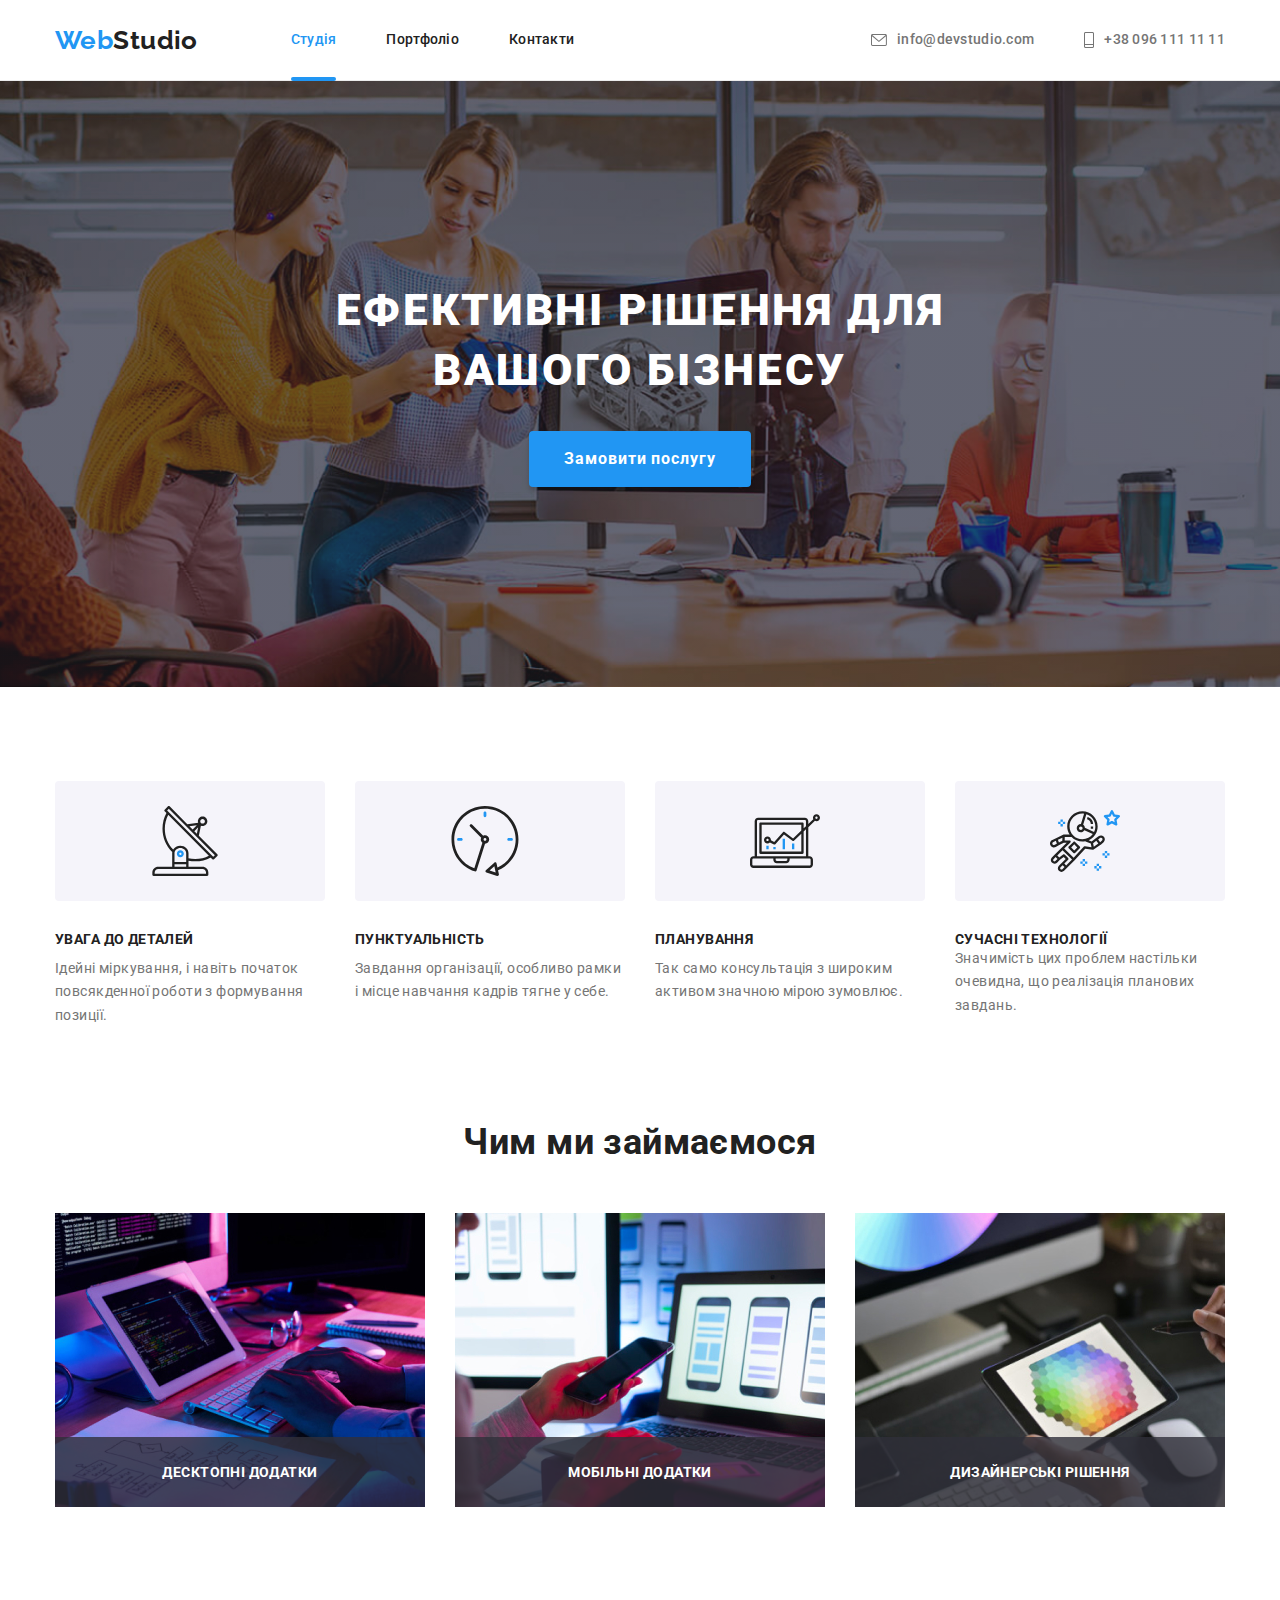
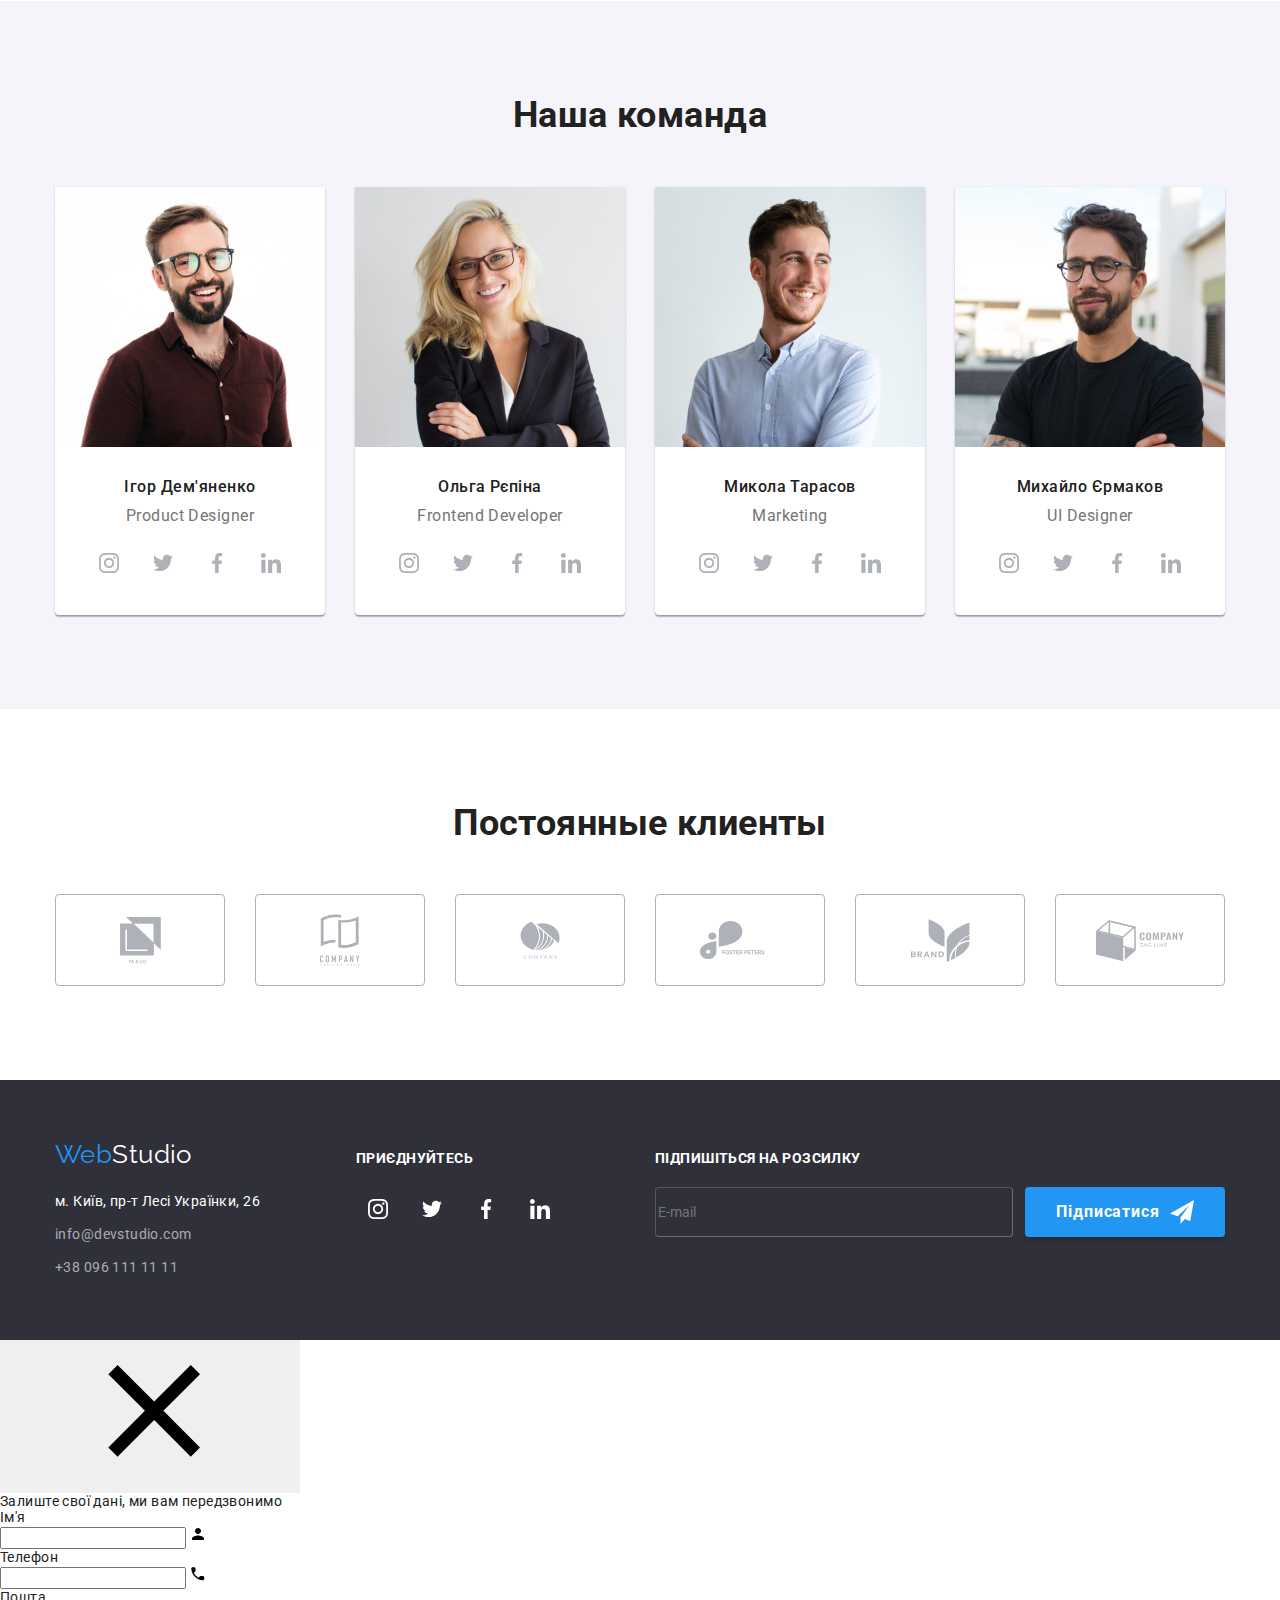
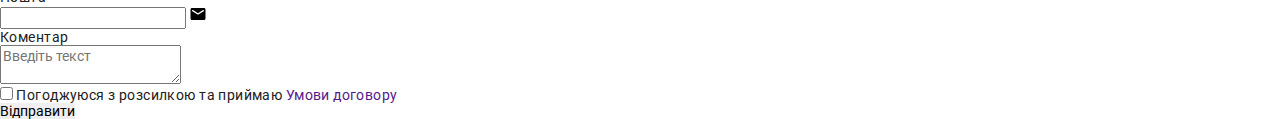
==== index.html @ 38e4e8e2 "sass & bem" ====
<!DOCTYPE html>
<html lang="uk">
  <head>
    <meta charset="UTF-8" />
    <meta http-equiv="X-UA-Compatible" content="IE=edge" />
    <meta name="viewport" content="width=device-width, initial-scale=1.0" />
    <title>HOMEWORK 7</title>
    <link rel="preconnect" href="https://fonts.googleapis.com" />
    <link rel="preconnect" href="https://fonts.gstatic.com" crossorigin />
    <link
      href="https://fonts.googleapis.com/css2?family=Raleway:wght@700&family=Roboto:wght@400;500;700;900&display=swap"
      rel="stylesheet"
    />
    <link
      rel="stylesheet"
      href="https://cdnjs.cloudflare.com/ajax/libs/modern-normalize/1.1.0/modern-normalize.min.css"
    />
    <link rel="stylesheet" href="./css/main.min.css" />
    <link rel="stylesheet" href="./css/styles.css">
  </head>
  <body>
    <!--шапка сайта-->
    <header class="header">
      <div class="container header-container">
        <nav class="header-nav">
          <a href="/" class="header-logo link">
            <span class="logo" lang="en">Web</span>Studio</a
          >
          <ul class="site-nav">
            <li class="contact-list">
              <a href="" class="link-color current">Студія</a>
            </li>
            <li class="contact-list">
              <a href="./portfolio.html" target="_self" class="link-color"
                >Портфоліо</a
              >
            </li>
            <li class="contact-list">
              <a href="" class="link-color">Контакти</a>
            </li>
          </ul>
        </nav>
        <ul class="contact-nav">
          <li class="contact-nav-list">
            <a class="contact-nav-link" href="mailto:info@devstudio.com"
              ><svg class="icon" width="16" height="12">
                <use href="./images/icon.svg#icon-mail"></use></svg
              >info@devstudio.com</a
            >
          </li>
          <li class="contact-nav-list">
            <a class="contact-nav-link" href="tel:+380961111111"
              ><svg class="icon" width="10" height="16">
                <use href="./images/icon.svg#icon-phone"></use></svg
              >+38 096 111 11 11</a
            >
          </li>
        </ul>
      </div>
    </header>

    <main>
      <!--Герой-->
      <section class="section hero-head">
        <div class="container">
          <h1 class="hero-head__title">Ефективні рішення для вашого бізнесу</h1>
          <button class="hero-head__btn" type="button" data-modal-open>
            Замовити послугу
          </button>
        </div>
      </section>

      <!--особливості-->
      <section class="section feature">
        <div class="container">
          <h2 hidden class="visually-hidden">Особливості</h2>
          <ul class="feature-list">
            <li class="feature-list__item">
              <div class="feature-list__icon">
                <svg class="icon" width="70" height="70">
                  <use href="./images/icon.svg#icon-antenna"></use>
                </svg>
              </div>
              <h3 class="feature-list__title">УВАГА ДО ДЕТАЛЕЙ</h3>
              <p class="feature-list__text">
                Ідейні міркування, і навіть початок повсякденної роботи з
                формування позиції.
              </p>
            </li>
            <li class="feature-list__item">
              <div class="feature-list__icon">
                <svg class="icon" width="70" height="70">
                  <use href="./images/icon.svg#icon-clock-1-2"></use>
                </svg>
              </div>
              <h3 class="feature-list__title">ПУНКТУАЛЬНІСТЬ</h3>
              <p class="feature-list__text">
                Завдання організації, особливо рамки і місце навчання кадрів
                тягне у себе.
              </p>
            </li>
            <li class="feature-list__item">
              <div class="feature-list__icon">
                <svg class="icon" width="70" height="70">
                  <use href="./images/icon.svg#icon-diagram"></use>
                </svg>
              </div>
              <h3 class="feature-list__title">ПЛАНУВАННЯ</h3>
              <p class="feature-list__text">
                Так само консультація з широким активом значною мірою зумовлює.
              </p>
            </li>
            <li class="feature-list__item">
              <div class="feature-list__icon">
                <svg class="icon" width="70" height="70">
                  <use href="./images/icon.svg#icon-astronaut"></use>
                </svg>
              </div>
              <h3 class="featur-list__title">СУЧАСНІ ТЕХНОЛОГІЇ</h3>
              <p class="feature-list__text">
                Значимість цих проблем настільки очевидна, що реалізація
                планових завдань.
              </p>
            </li>
          </ul>
        </div>
      </section> 

      <!--чим ми займаємося-->
      <section class="section activities">
        <div class="container">
          <h2 class="activities-title">Чим ми займаємося</h2>
          <ul class="activities-list">
            <li class="activities-list__item">
              <img
                class="activities-list__image"
                src="./images/img1.jpg"
                alt="десктопні додатки"
                width="370"
                height="294"
              />
              <p class="activities-list__text">Десктопні додатки</p>
            </li>
            <li class="activities-list__item">
              <img
                class="activities-list__image"
                src="./images/img2.jpg"
                alt="мобільні додатки"
                width="370"
                height="294"
              />
              <p class="activities-list__text">Мобільні додатки</p>
            </li>
            <li class="activities-list__item">
              <img
                class="activities-list__image"
                src="./images/img3.jpg"
                alt="дизайнерські рішення"
                width="370"
                height="294"
              />
              <p class="activities-list__text">Дизайнерські рішення</p>
            </li>
          </ul>
        </div>
      </section>

      <!--наша команда-->
      <section class="section team">
        <div class="container">
          <h2 class="team-title">Наша команда</h2>
          <ul class="team-list">
            <li class="team-list__item">
              <img
                class="team-list__foto"
                src="./images/team/designer.jpg"
                alt="designer"
                width="270"
                height="260"
              />
              <div class="team-list__content">
                <h3 class="team-list__person">Ігор Дем'яненко</h3>
                <p class="team-list__text" lang="en">Product Designer</p>
                <ul class="networks-list">
                  <li class="networks-list__item">
                    <a class="networks-list__link  team-networks" href="" target="_blank" rel="">
                      <svg class="networks-list__icon" width="20" height="20">
                        <use href="./images/icon.svg#icon-instagram"></use></svg
                    ></a>
                  </li>
                  <li class="networks-list__item">
                    <a class="networks-list__link  team-networks" href="" target="_blank" rel=""
                      ><svg class="networks-list__icon" width="20" height="20">
                        <use href="./images/icon.svg#icon-twitter"></use></svg
                    ></a>
                  </li>
                  <li class="networks-list__item">
                    <a class="networks-list__link  team-networks" href="" target="_blank" rel=""
                      ><svg class="networks-list__icon" width="20" height="20">
                        <use href="./images/icon.svg#icon-facebook"></use>
                      </svg>
                    </a>
                  </li>
                  <li class="networks-list__item">
                    <a class="networks-list__link  team-networks" href="" target="_blank" rel=""
                      ><svg class="networks-list__icon" width="20" height="20">
                        <use href="./images/icon.svg#icon-linkedin"></use></svg
                    ></a>
                  </li>
                </ul>
              </div>
            </li>
            <li class="team-list__item">
              <img
                class="team-list__foto"
                src="./images/team/developer.jpg"
                alt="developer"
                width="270"
                height="260"
              />
              <div class="team-list__content">
                <h3 class="team-list__person">Ольга Рєпіна</h3>
                <p class="team-list__text" lang="en">Frontend Developer</p>
                <ul class="networks-list">
                  <li class="networks-list__item">
                    <a class="networks-list__link team-networks" href="" target="_blank" rel="">
                      <svg class="networks-list__icon" width="20" height="20">
                        <use href="./images/icon.svg#icon-instagram"></use></svg
                    ></a>
                  </li>
                  <li class="networks-list__item">
                    <a class="networks-list__link team-networks" href="" target="_blank" rel=""
                      ><svg class="networks-list__icon" width="20" height="20">
                        <use href="./images/icon.svg#icon-twitter"></use></svg
                    ></a>
                  </li>
                  <li class="networks-list__item">
                    <a class="networks-list__link team-networks" href="" target="_blank" rel=""
                      ><svg class="networks-list__icon" width="20" height="20">
                        <use href="./images/icon.svg#icon-facebook"></use>
                      </svg>
                    </a>
                  </li>
                  <li class="networks-list__item">
                    <a class="networks-list__link team-networks" href="" target="_blank" rel=""
                      ><svg class="networks-list__icon" width="20" height="20">
                        <use href="./images/icon.svg#icon-linkedin"></use></svg
                    ></a>
                  </li>
                </ul>
              </div>
            </li>
            <li class="team-list__item">
              <img
                class="team-list__foto"
                src="./images/team/marketing.jpg"
                alt="marketing"
                width="270"
                height="260"
              />
              <div class="team-list__content">
                <h3 class="team-list__person">Микола Тарасов</h3>
                <p class="team-list__text" lang="en">Marketing</p>
                <ul class="networks-list">
                  <li class="networks-list__item">
                    <a class="networks-list__link team-networks" href="" target="_blank" rel="">
                      <svg class="networks-list__icon" width="20" height="20">
                        <use href="./images/icon.svg#icon-instagram"></use></svg
                    ></a>
                  </li>
                  <li class="networks-list__item">
                    <a class="networks-list__link team-networks" href="" target="_blank" rel=""
                      ><svg class="networks-list__icon" width="20" height="20">
                        <use href="./images/icon.svg#icon-twitter"></use></svg
                    ></a>
                  </li>
                  <li class="networks-list__item">
                    <a class="networks-list__link team-networks" href="" target="_blank" rel=""
                      ><svg class="networks-list__icon" width="20" height="20">
                        <use href="./images/icon.svg#icon-facebook"></use>
                      </svg>
                    </a>
                  </li>
                  <li class="networks-list__item">
                    <a class="networks-list__link team-networks" href="" target="_blank" rel=""
                      ><svg class="networks-list__icon" width="20" height="20">
                        <use href="./images/icon.svg#icon-linkedin"></use></svg
                    ></a>
                  </li>
                </ul>
              </div>
            </li>
            <li class="team-list__item">
              <img
                class="team-list__foto"
                src="./images/team/ui.jpg"
                alt="uidesigner"
                width="270"
                height="260"
              />
              <div class="team-list__content">
                <h3 class="team-list__person">Михайло Єрмаков</h3>
                <p class="team-list__text" lang="en">UI Designer</p>
                <ul class="networks-list">
                  <li class="networks-list__item">
                    <a class="networks-list__link team-networks" href="" target="_blank" rel="">
                      <svg class="networks-list__icon" width="20" height="20">
                        <use href="./images/icon.svg#icon-instagram"></use></svg
                    ></a>
                  </li>
                  <li class="networks-list__item">
                    <a class="networks-list__link team-networks" href="" target="_blank" rel=""
                      ><svg class="networks-list__icon" width="20" height="20">
                        <use href="./images/icon.svg#icon-twitter"></use></svg
                    ></a>
                  </li>
                  <li class="networks-list__item">
                    <a class="networks-list__link team-networks" href="" target="_blank" rel=""
                      ><svg class="networks-list__icon" width="20" height="20">
                        <use href="./images/icon.svg#icon-facebook"></use>
                      </svg>
                    </a>
                  </li>
                  <li class="networks-list__item">
                    <a class="networks-list__link team-networks" href="" target="_blank" rel=""
                      ><svg class="networks-list__icon" width="20" height="20">
                        <use href="./images/icon.svg#icon-linkedin"></use></svg
                    ></a>
                  </li>
                </ul>
              </div>
            </li>
          </ul>
        </div>
      </section>

      <section class="section clients">
        <div class="container">
          <h2 class="clients-title">Постоянные клиенты</h2>
          <ul class="clients-list">
            <li class="clients-list__item">
              <a href="" class="clients-list__link"
                ><svg class="clients-list__icon" width="41" height="46.7">
                  <use href="./images/icon.svg#icon-one"></use></svg
              ></a>
            </li>
            <li class="clients-list__item">
              <a href="" class="clients-list__link"
                ><svg class="clients-list__icon" width="40" height="52">
                  <use href="./images/icon.svg#icon-two"></use></svg
              ></a>
            </li>
            <li class="clients-list__item">
              <a href="" class="clients-list__link"
                ><svg class="clients-list__icon" width="40" height="42">
                  <use href="./images/icon.svg#icon-three"></use></svg
              ></a>
            </li>
            <li class="clients-list__item">
              <a href="" class="clients-list__link"
                ><svg class="clients-list__icon" width="80" height="42">
                  <use href="./images/icon.svg#icon-four"></use></svg
              ></a>
            </li>
            <li class="clients-list__item">
              <a href="" class="clients-list__link"
                ><svg class="clients-list__icon" width="59" height="47">
                  <use href="./images/icon.svg#icon-five"></use></svg
              ></a>
            </li>
            <li class="clients-list__item">
              <a href="" class="clients-list__link"
                ><svg class="clients-list__icon" width="88" height="45">
                  <use href="./images/icon.svg#icon-six"></use></svg
              ></a>
            </li>
          </ul>
        </div>
      </section>
    </main>

    <!--підвал-->
    <footer class="footer-style">
      <div class="container footer-container">
        <div class="footer-box-left">
          <a href="/" class="address-link">
            <span class="logo" lang="en">Web</span>Studio</a
          >
          <address>
            <ul class="address-design">
              <li class="address-list">
                <a href="" class="address-contact"
                  >м. Київ, пр-т Лесі Українки, 26</a
                >
              </li>
              <li class="address-list">
                <a href="mailto:info@devstudio.com" class="meil-tel"
                  >info@devstudio.com</a
                >
              </li>
              <li class="address-list">
                <a href="tel:+380961111111" class="meil-tel"
                  >+38 096 111 11 11</a
                >
              </li>
            </ul>
          </address>
        </div>
        <div class="footer-box-right">
          <p class="join">приєднуйтесь</p>
          <ul class="networks-list">
            <li class="networks-list__item">
              <a
                class="networks-list__link  .footer-networks"
                href="https://www.instagram.com/"
                target="_blank"
                rel=""
              >
                <svg class="footer-icon" width="20" height="20">
                  <use href="./images/icon.svg#icon-instagram"></use>
                </svg>
              </a>
            </li>
            <li class="networks-list__item">
              <a
                class="networks-list__link .footer-networks"
                href="https://twitter.com/"
                target="_blank"
                rel=""
                ><svg class="footer-icon" width="20" height="20">
                  <use href="./images/icon.svg#icon-twitter"></use>
                </svg>
              </a>
            </li>
            <li class="networks-list__item">
              <a
                class="networks-list__link .footer-networks"
                href="https://www.facebook.com/"
                target="_blank"
                rel=""
                ><svg class="footer-icon" width="20" height="20">
                  <use href="./images/icon.svg#icon-facebook"></use>
                </svg>
              </a>
            </li>
            <li class="networks-list__item">
              <a
                class="networks-list__link .footer-networks"
                href="https://www.linkedin.com/"
                target="_blank"
                rel=""
                ><svg class="footer-icon" width="20" height="20">
                  <use href="./images/icon.svg#icon-linkedin"></use></svg
              ></a>
            </li>
          </ul>
        </div>
        <form class="footer-form" autocomplete="off">
          <p class="join">Підпишіться на розсилку</p>
          <div class="footer-box-form">
            <label class="footer-form-field">
              <input
                class="footer-input"
                type="email"
                name="user-email"
                placeholder="E-mail"
            /></label>
            <button type="submit" class="footer-button">
              Підписатися
              <svg class="footer-button-icon" width="24" height="24">
                <use href="./images/icon.svg#footer-button-icon"></use>
              </svg>
            </button>
          </div>
        </form>
      </div>
    </footer>

    <div class="backdrop is-hidden" data-modal>
      <div class="modal">
        <button type="button" class="close-btn" data-modal-close>
          <svg class="icon-close">
            <use href="./images/icon.svg#icon-close"></use>
          </svg>
        </button>

        <p class="modal-text">Залиште свої дані, ми вам передзвонимо</p> 

        <form class="form">
          <div class="modal-field">
            <label for="user-name" class="modal-label">Ім'я</label>
            <div class="input-wrap">
              <input
                type="text"
                class="modal-input"
                name="user-name"
                id="user-name"
                placeholder=" "
              />
              <svg class="input-icon" width="18" height="18">
                <use href="./images/icon.svg#icon-person"></use>
              </svg>
            </div>
          </div>

          <div class="modal-field">
            <label for="user-tel" class="modal-label">Телефон</label>
            <div class="input-wrap">
              <input
                type="tel"
                class="modal-input"
                name="user-tel"
                id="user-tel"
                placeholder=" "
              />
              <svg class="input-icon" width="18" height="18">
                <use href="./images/icon.svg#icon-phone-modal"></use>
              </svg>
            </div>
          </div>

          <div class="modal-field">
            <label for="user-email" class="modal-label">Пошта</label>
            <div class="input-wrap">
              <input
                type="email"
                class="modal-input"
                name="user-email"
                id="user-email"
                placeholder=" "
              />
              <svg class="input-icon" width="18" height="18">
                <use href="./images/icon.svg#icon-email-modal"></use>
              </svg>
            </div>
          </div>

          <div class="modal-field comment">
            <label for="user-comment" class="modal-label">Коментар</label>
            <div class="input-wrap">
              <textarea
                class="modal-text-area"
                name="user-comment"
                id="user-comment"
                placeholder="Введіть текст"
              ></textarea>
            </div>
          </div>

          <div class="modal-field-checkbox">
            <input
              type="checkbox"
              class="input-check"
              name="privacy"
              value="true"
              id="privacy"
            />
            <label for="privacy" class="check-text"
              >Погоджуюся з розсилкою та приймаю
              <a href="" class="contract">Умови договору</a></label
            >
          </div>
          <button type="submit" class="button-submit-modal">Відправити</button>
        </form>
      </div>
    </div> 
    <script src="./js/modal.js"></script> 
  </body>
</html>
---- css/main.min.css ----
:root{--main-home-color: #ffffff;--main-text-color: #757575;--title-text-color: #212121;--button-hero-color: #2196f3;--button-hero-active: #188ce8;--hero-bg-color: #2f303a;--title-studio-color: #2f303a;--section-team-background: #f5f4fa;--networks-icon-color: #afb1b8;--features-bg-color: #f5f4fa;--fortfolio-filter-color: #f5f4fa;--line-border-color: #ececec;--card-border-color: #eeeeee;--clients-color-logo: #afb1b8;--footer-color-contact: rgba(255, 255, 255, 0.6);--footer-submit-icon-color: rgba(255, 255, 255, 1);--modal-button-submit-color: rgba(255, 255, 255, 1);--modal-btn-submit-bg: rgba(33, 150, 243, 1);--footer-button-submit-bg: rgba(33, 150, 243, 1);--clients-border-color: #afb1b8;--textarea-color: rgba(33, 33, 33, 0.2);--form-active-color: #2196f3;--modal-bg-color: rgba(0, 0, 0, 0.2);--cubic: cubic-bezier(0.4, 0, 0.2, 1);--time: 250ms}body{color:var(--title-text-color);font-family:"Roboto",sans-serif;font-size:14px;letter-spacing:.03em}h1,h2,h3,h4,h5,h6,p,ul{padding:0;margin:0}h1,h2,h3,h4,h5,h6{font-size:inherit}img{display:block}a{text-decoration:none}button{padding:0;border:0;cursor:pointer}ul{list-style:none}.header{border-bottom:1px solid var(--line-border-color)}.header-container{display:flex;justify-content:space-between}.header-nav{display:flex;justify-content:space-between;align-items:center}.site-nav{display:flex;padding:0px}.link-color{display:block;font-weight:500;line-height:1.14;letter-spacing:.02em;padding-top:32px;padding-bottom:32px;color:var(--title-text-color);transition:color var(--time) var(--cubic)}.link-color:hover,.link-color:focus{color:var(--button-hero-color)}.contact-list:not(:last-child){margin-right:50px}.contact-nav{display:flex;align-items:center}.contact-nav-list:not(:last-child){padding-left:0;margin-right:50px}.contact-nav-link{display:flex;align-items:center;padding-top:32px;padding-bottom:32px;font-weight:500;line-height:1.14;letter-spacing:.02em;color:var(--main-text-color);transition:color var(--time) var(--cubic)}.contact-nav-link:hover,.contact-nav-link:focus{color:var(--button-hero-color)}.header-logo{color:var(--title-text-color);font-family:"Raleway",sans-serif;font-size:26px;margin-right:93px;font-weight:700;line-height:1.19;padding-top:24px;padding-bottom:24px}.logo{color:var(--button-hero-color)}.link-color{position:relative}.current{color:var(--button-hero-color)}.current:after{content:" ";position:absolute;bottom:-1px;left:0;width:100%;height:4px;background-color:var(--button-hero-color);border-radius:2px;border:1 solid #000}.icon{margin-right:10px;fill:currentColor}.hero-head.section{padding-top:200px;padding-bottom:200px}.hero-head{background-color:var(--hero-bg-color);color:var(--main-home-color);background-image:linear-gradient(rgba(47, 48, 58, 0.4), rgba(47, 48, 58, 0.4)),url("../images/img.jpg");background-repeat:no-repeat;background-position:center;background-size:cover;max-width:1600px;margin:0 auto}.hero-head__title{text-align:center;font-weight:900;width:696px;margin:0 auto;font-size:44px;line-height:1.36;letter-spacing:.06em;text-transform:uppercase;margin-bottom:30px}.hero-head__btn{background-color:var(--button-hero-color);color:var(--main-home-color);font-family:inherit;display:block;margin:auto;font-weight:700;font-size:16px;line-height:1.87;letter-spacing:.06em;padding:10px 32px;border-radius:4px;box-shadow:0px 4px 4px rgba(0,0,0,.15);border:solid var(--button-hero-color);transition:background-color var(--time) var(--cubic)}.hero-head__btn:hover,.hero-head__btn:focus{background-color:var(--button-hero-active)}.feature-list{display:flex}.feature-list__item{width:270px}.feature-list__item:not(:last-child){margin-right:30px}.feature-list__title{margin-top:0px;margin-bottom:10px;font-weight:700;text-transform:uppercase;text-align:start}.feature-list__text{line-height:1.7;color:var(--main-text-color)}.feature-list__icon{display:flex;justify-content:center;align-items:center;height:120px;margin-bottom:30px;border-radius:4px;background-color:var(--features-bg-color)}.section.activities{padding-top:0}.activities-title{font-size:36px;margin:0;text-align:center;margin-bottom:50px}.activities-list{display:flex}.activities-list__item{margin-right:30px;position:relative}.activities-list__item:last-child{margin-right:0}.activities-list__text{position:absolute;bottom:0;left:0;right:0;padding-top:27px;padding-bottom:27px;font-weight:700;text-align:center;background-color:rgba(47,48,58,.8);text-transform:uppercase;line-height:1.17;color:var(--main-home-color)}.activities-list__image{display:block;max-width:100%;height:auto}.team{background-color:var(--section-team-background)}.team-title{font-size:36px;margin:0;text-align:center;margin-bottom:50px}.team-list{display:flex}.team-list__item{text-align:center;border-radius:4px;background-color:var(--main-home-color);box-shadow:0px 1px 3px rgba(0,0,0,.12),0px 1px 1px rgba(0,0,0,.14),0px 2px 1px rgba(0,0,0,.2);border-radius:0px 0px 4px 4px}.team-list__item:not(:last-child){margin-right:30px}.team-list__text{margin-bottom:16px;font-size:16px;line-height:1.19;letter-spacing:.03em;color:var(--main-text-color)}.team-list__person{font-size:16px;font-weight:500;margin-bottom:10px;line-height:1.19;letter-spacing:.03em;text-align:center}.team-list__content{padding:30px 32px}.team-networks{border-radius:50%;color:var(--networks-icon-color);transition:background-color var(--time) var(--cubic),color var(--time) var(--cubic)}.team-networks:hover,.team-networks:focus{background-color:var(--button-hero-active);color:var(--main-home-color)}.networks-list__icon{fill:currentColor}.networks-list__icon:not(:last-child){margin-right:10px}.clients{padding-bottom:94px;padding-top:94px}.clients-title{font-size:36px;margin:0;text-align:center;margin-bottom:50px}.clients-list{display:flex;justify-content:center;fill:currentColor;gap:30px}.clients-list__link{display:flex;align-items:center;justify-content:center;width:170px;height:92px;border:1px solid;border-radius:4px;color:var(--clients-color-logo);transition:color var(--time) var(--cubic),border var(--time) var(--cubic)}.clients-list__link:hover,.clients-list__link:focus{border:1px solid var(--button-hero-color);color:var(--button-hero-color)}.clients-list__icon{fill:currentColor}.footer-style{background-color:var(--title-studio-color);padding:60px 0}.footer-container{display:flex;align-items:baseline}.address-link{color:var(--main-home-color);font-family:"Raleway",sans-serif;font-size:26px;display:block;margin-bottom:20px}.address-design{display:block;line-height:1.7;font-style:normal;width:231px}.address-list:not(:first-child){margin-top:9px}.address-contact{color:var(--main-home-color);transition:color var(--time) var(--cubic)}.address-contact:hover,.address-contact:focus{color:var(--button-hero-color)}.meil-tel{color:var(--footer-color-contact);transition:color var(--time) var(--cubic)}.meil-tel:hover,.meil-tel:focus{color:var(--button-hero-color)}.footer-box-right{margin-left:70px}.footer-networks{border-radius:50%;background-color:rgba(255,255,255,.1);transition:background-color var(--time) var(--cubic)}.footer-networks:hover,.footer-networks:focus{background-color:var(--button-hero-color)}.footer-icon{fill:var(--main-home-color)}.networks-list__link:not(:last-child){margin-right:10px}.join{margin-bottom:20px;color:var(--main-home-color);font-size:14px;font-weight:700;line-height:1.17;text-transform:uppercase}.footer-form{margin-left:93px;margin-right:215px;width:570px;color:rgba(255,255,255,.6)}.footer-box-form{display:flex}.footer-form-field{margin-right:12px;color:rgba(255,255,255,.6)}.footer-input{width:358px;height:50px;border:1px solid rgba(255,255,255,.3);border-radius:4px;border-style:inset;background-color:rgba(0,0,0,0);box-shadow:rgba(0,0,0,.15);color:rgba(255,255,255,.6)}.footer-button{display:inline-flex;align-items:center;justify-content:center;padding-left:28px;margin:auto;width:200px;height:50px;font-family:inherit;font-weight:700;font-size:16px;line-height:1.87;letter-spacing:.06em;background-color:var(--footer-button-submit-bg);color:#fff;border-radius:4px;box-shadow:0px 4px 4px rgba(0,0,0,.15)}.footer-button:hover .footer-button-icon,.footer-button:focus .footer-button-icon{color:rgba(33,150,243,0)}.footer-button-icon{margin:13px 28px 13px 10px;color:var(--footer-submit-icon-color);transition:color var(--time) var(--cubic)}.section{padding:94px 0}.container{width:1200px;padding-right:15px;padding-left:15px;margin-left:auto;margin-right:auto}.networks-list{display:flex;align-items:center;justify-content:center;gap:10px}.networks-list__link{display:flex;width:44px;height:44px;align-items:center;justify-content:center}.visually-hidden{position:absolute;width:1px;height:1px;margin:-1px;border:0;padding:0;white-space:nowrap;-webkit-clip-path:inset(100%);clip-path:inset(100%);clip:rect(0 0 0 0);overflow:hidden}/*# sourceMappingURL=main.min.css.map */
---- css/styles.css ----
/*-----HEADER-----*/

/*HERO*/

/*FEATURES*/

/*CLIENTS*/

/*FOOTER*/

/* Portfolio */
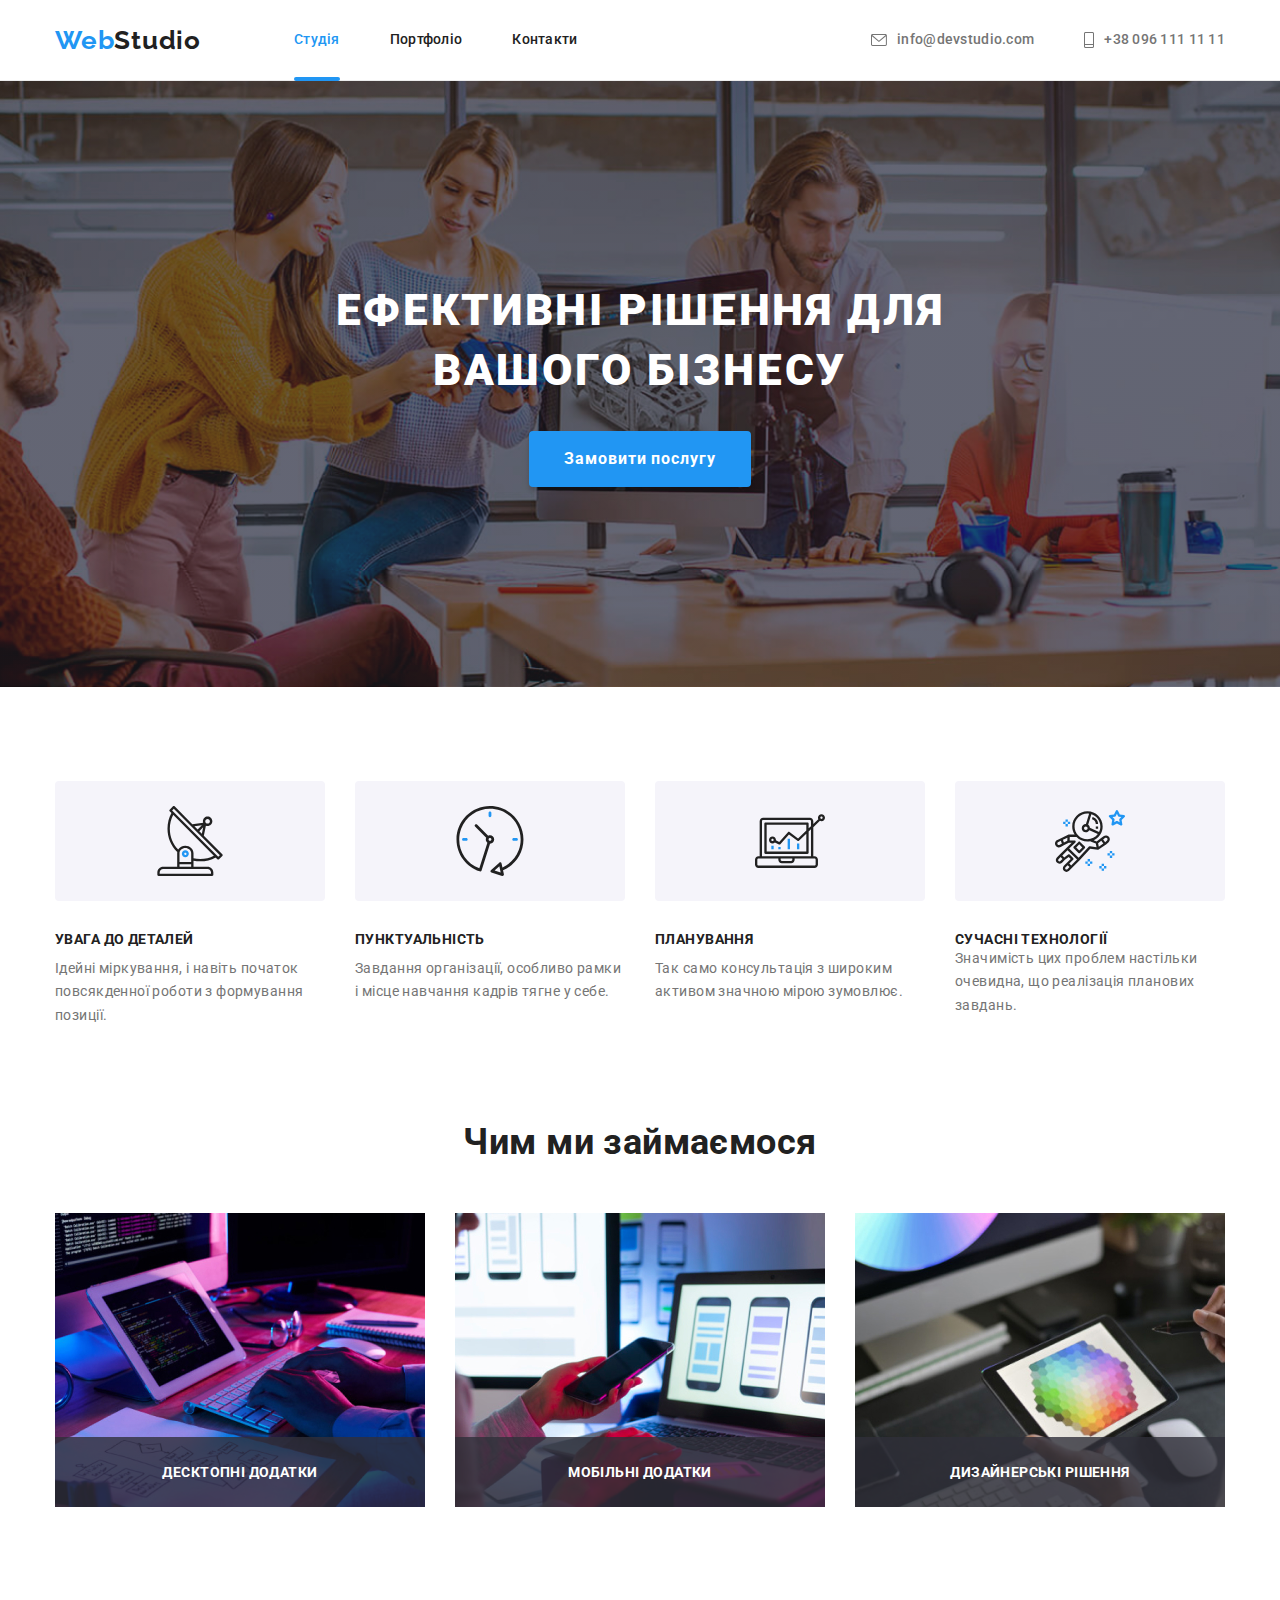
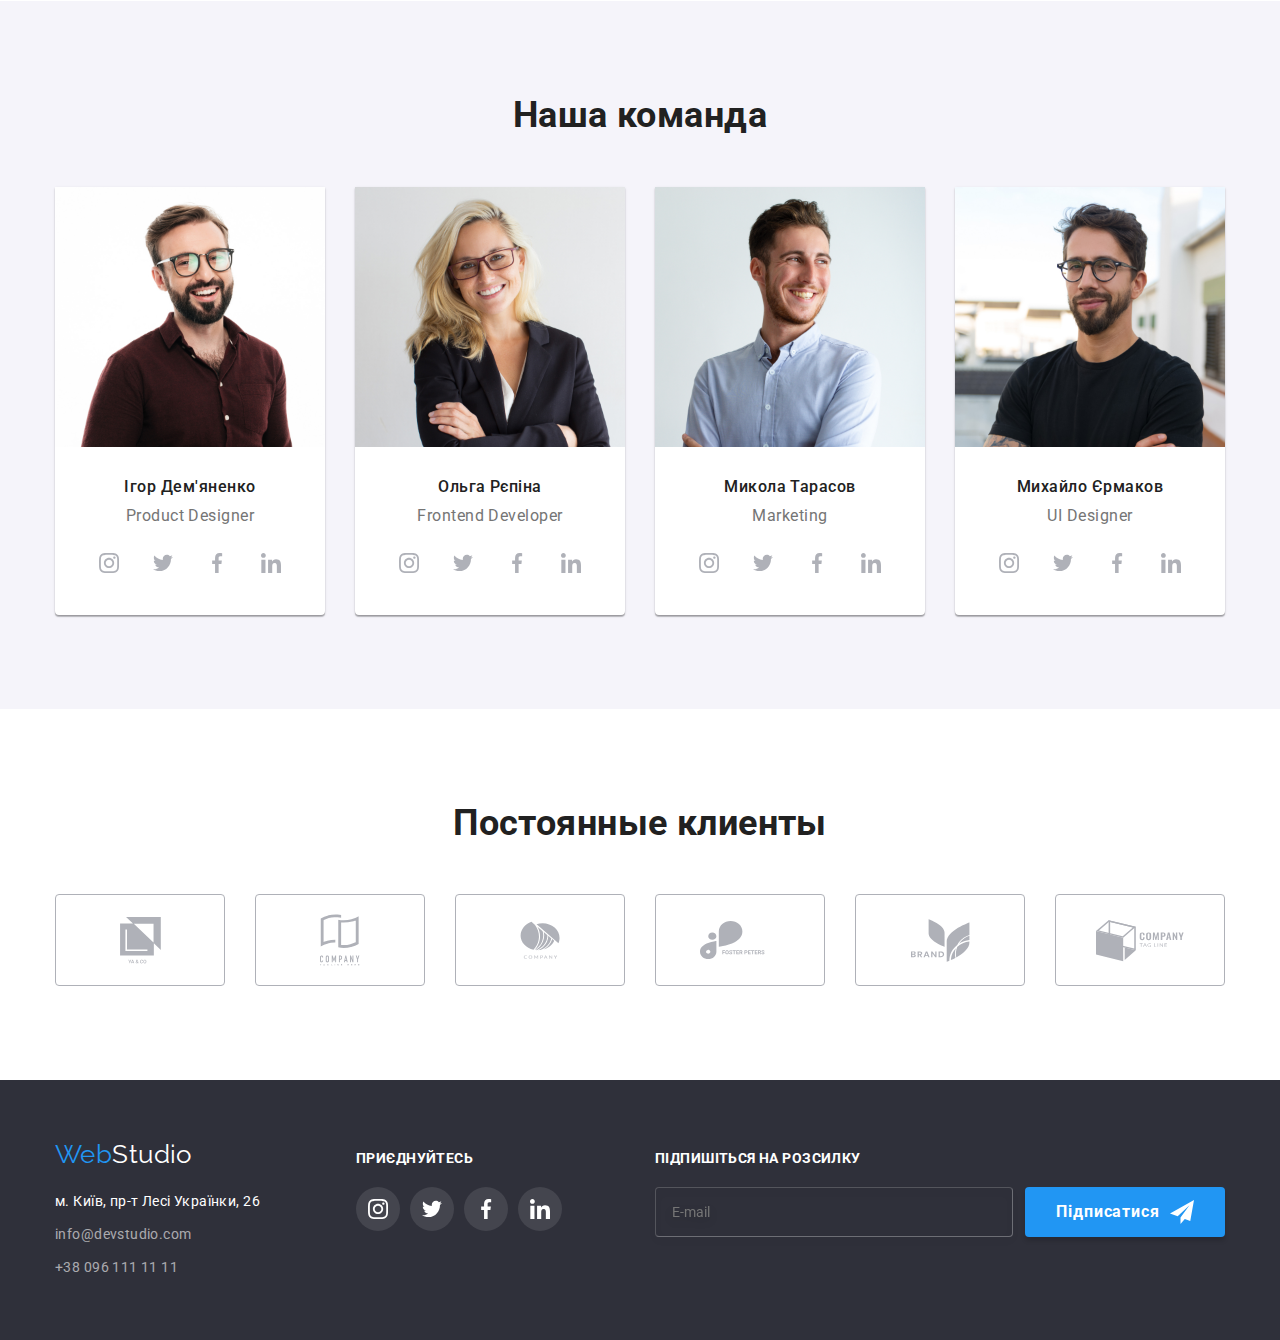
==== commit 8225e463: "Fixed structure SASS & BEM" ====
--- a/index.html
+++ b/index.html
@@ -16,7 +16,6 @@
       href="https://cdnjs.cloudflare.com/ajax/libs/modern-normalize/1.1.0/modern-normalize.min.css"
     />
     <link rel="stylesheet" href="./css/main.min.css" />
-    <link rel="stylesheet" href="./css/styles.css">
   </head>
   <body>
     <!--шапка сайта-->
@@ -76,8 +75,8 @@
           <h2 hidden class="visually-hidden">Особливості</h2>
           <ul class="feature-list">
             <li class="feature-list__item">
-              <div class="feature-list__icon">
-                <svg class="icon" width="70" height="70">
+              <div class="feature-list__box">
+                <svg class="feature-list__icon" width="70" height="70">
                   <use href="./images/icon.svg#icon-antenna"></use>
                 </svg>
               </div>
@@ -88,8 +87,8 @@
               </p>
             </li>
             <li class="feature-list__item">
-              <div class="feature-list__icon">
-                <svg class="icon" width="70" height="70">
+              <div class="feature-list__box">
+                <svg class="feature-list__icon" width="70" height="70">
                   <use href="./images/icon.svg#icon-clock-1-2"></use>
                 </svg>
               </div>
@@ -100,8 +99,8 @@
               </p>
             </li>
             <li class="feature-list__item">
-              <div class="feature-list__icon">
-                <svg class="icon" width="70" height="70">
+              <div class="feature-list__box">
+                <svg class="feature-list__icon" width="70" height="70">
                   <use href="./images/icon.svg#icon-diagram"></use>
                 </svg>
               </div>
@@ -111,8 +110,8 @@
               </p>
             </li>
             <li class="feature-list__item">
-              <div class="feature-list__icon">
-                <svg class="icon" width="70" height="70">
+              <div class="feature-list__box">
+                <svg class="feature-list__icon" width="70" height="70">
                   <use href="./images/icon.svg#icon-astronaut"></use>
                 </svg>
               </div>
@@ -129,37 +128,37 @@
       <!--чим ми займаємося-->
       <section class="section activities">
         <div class="container">
-          <h2 class="activities-title">Чим ми займаємося</h2>
-          <ul class="activities-list">
-            <li class="activities-list__item">
-              <img
-                class="activities-list__image"
+          <h2 class="activities__title">Чим ми займаємося</h2>
+          <ul class="activities__list">
+            <li class="activities__item">
+              <img
+                class="activities__image"
                 src="./images/img1.jpg"
                 alt="десктопні додатки"
                 width="370"
                 height="294"
               />
-              <p class="activities-list__text">Десктопні додатки</p>
-            </li>
-            <li class="activities-list__item">
-              <img
-                class="activities-list__image"
+              <p class="activities__text">Десктопні додатки</p>
+            </li>
+            <li class="activities__item">
+              <img
+                class="activities__image"
                 src="./images/img2.jpg"
                 alt="мобільні додатки"
                 width="370"
                 height="294"
               />
-              <p class="activities-list__text">Мобільні додатки</p>
-            </li>
-            <li class="activities-list__item">
-              <img
-                class="activities-list__image"
+              <p class="activities__text">Мобільні додатки</p>
+            </li>
+            <li class="activities__item">
+              <img
+                class="activities__image"
                 src="./images/img3.jpg"
                 alt="дизайнерські рішення"
                 width="370"
                 height="294"
               />
-              <p class="activities-list__text">Дизайнерські рішення</p>
+              <p class="activities__text">Дизайнерські рішення</p>
             </li>
           </ul>
         </div>
@@ -411,7 +410,7 @@
           <ul class="networks-list">
             <li class="networks-list__item">
               <a
-                class="networks-list__link  .footer-networks"
+                class="networks-list__link footer-networks"
                 href="https://www.instagram.com/"
                 target="_blank"
                 rel=""
@@ -423,7 +422,7 @@
             </li>
             <li class="networks-list__item">
               <a
-                class="networks-list__link .footer-networks"
+                class="networks-list__link footer-networks"
                 href="https://twitter.com/"
                 target="_blank"
                 rel=""
@@ -434,7 +433,7 @@
             </li>
             <li class="networks-list__item">
               <a
-                class="networks-list__link .footer-networks"
+                class="networks-list__link footer-networks"
                 href="https://www.facebook.com/"
                 target="_blank"
                 rel=""
@@ -445,7 +444,7 @@
             </li>
             <li class="networks-list__item">
               <a
-                class="networks-list__link .footer-networks"
+                class="networks-list__link footer-networks"
                 href="https://www.linkedin.com/"
                 target="_blank"
                 rel=""
--- a/css/main.min.css
+++ b/css/main.min.css
@@ -1 +1 @@
-:root{--main-home-color: #ffffff;--main-text-color: #757575;--title-text-color: #212121;--button-hero-color: #2196f3;--button-hero-active: #188ce8;--hero-bg-color: #2f303a;--title-studio-color: #2f303a;--section-team-background: #f5f4fa;--networks-icon-color: #afb1b8;--features-bg-color: #f5f4fa;--fortfolio-filter-color: #f5f4fa;--line-border-color: #ececec;--card-border-color: #eeeeee;--clients-color-logo: #afb1b8;--footer-color-contact: rgba(255, 255, 255, 0.6);--footer-submit-icon-color: rgba(255, 255, 255, 1);--modal-button-submit-color: rgba(255, 255, 255, 1);--modal-btn-submit-bg: rgba(33, 150, 243, 1);--footer-button-submit-bg: rgba(33, 150, 243, 1);--clients-border-color: #afb1b8;--textarea-color: rgba(33, 33, 33, 0.2);--form-active-color: #2196f3;--modal-bg-color: rgba(0, 0, 0, 0.2);--cubic: cubic-bezier(0.4, 0, 0.2, 1);--time: 250ms}body{color:var(--title-text-color);font-family:"Roboto",sans-serif;font-size:14px;letter-spacing:.03em}h1,h2,h3,h4,h5,h6,p,ul{padding:0;margin:0}h1,h2,h3,h4,h5,h6{font-size:inherit}img{display:block}a{text-decoration:none}button{padding:0;border:0;cursor:pointer}ul{list-style:none}.header{border-bottom:1px solid var(--line-border-color)}.header-container{display:flex;justify-content:space-between}.header-nav{display:flex;justify-content:space-between;align-items:center}.site-nav{display:flex;padding:0px}.link-color{display:block;font-weight:500;line-height:1.14;letter-spacing:.02em;padding-top:32px;padding-bottom:32px;color:var(--title-text-color);transition:color var(--time) var(--cubic)}.link-color:hover,.link-color:focus{color:var(--button-hero-color)}.contact-list:not(:last-child){margin-right:50px}.contact-nav{display:flex;align-items:center}.contact-nav-list:not(:last-child){padding-left:0;margin-right:50px}.contact-nav-link{display:flex;align-items:center;padding-top:32px;padding-bottom:32px;font-weight:500;line-height:1.14;letter-spacing:.02em;color:var(--main-text-color);transition:color var(--time) var(--cubic)}.contact-nav-link:hover,.contact-nav-link:focus{color:var(--button-hero-color)}.header-logo{color:var(--title-text-color);font-family:"Raleway",sans-serif;font-size:26px;margin-right:93px;font-weight:700;line-height:1.19;padding-top:24px;padding-bottom:24px}.logo{color:var(--button-hero-color)}.link-color{position:relative}.current{color:var(--button-hero-color)}.current:after{content:" ";position:absolute;bottom:-1px;left:0;width:100%;height:4px;background-color:var(--button-hero-color);border-radius:2px;border:1 solid #000}.icon{margin-right:10px;fill:currentColor}.hero-head.section{padding-top:200px;padding-bottom:200px}.hero-head{background-color:var(--hero-bg-color);color:var(--main-home-color);background-image:linear-gradient(rgba(47, 48, 58, 0.4), rgba(47, 48, 58, 0.4)),url("../images/img.jpg");background-repeat:no-repeat;background-position:center;background-size:cover;max-width:1600px;margin:0 auto}.hero-head__title{text-align:center;font-weight:900;width:696px;margin:0 auto;font-size:44px;line-height:1.36;letter-spacing:.06em;text-transform:uppercase;margin-bottom:30px}.hero-head__btn{background-color:var(--button-hero-color);color:var(--main-home-color);font-family:inherit;display:block;margin:auto;font-weight:700;font-size:16px;line-height:1.87;letter-spacing:.06em;padding:10px 32px;border-radius:4px;box-shadow:0px 4px 4px rgba(0,0,0,.15);border:solid var(--button-hero-color);transition:background-color var(--time) var(--cubic)}.hero-head__btn:hover,.hero-head__btn:focus{background-color:var(--button-hero-active)}.feature-list{display:flex}.feature-list__item{width:270px}.feature-list__item:not(:last-child){margin-right:30px}.feature-list__title{margin-top:0px;margin-bottom:10px;font-weight:700;text-transform:uppercase;text-align:start}.feature-list__text{line-height:1.7;color:var(--main-text-color)}.feature-list__icon{display:flex;justify-content:center;align-items:center;height:120px;margin-bottom:30px;border-radius:4px;background-color:var(--features-bg-color)}.section.activities{padding-top:0}.activities-title{font-size:36px;margin:0;text-align:center;margin-bottom:50px}.activities-list{display:flex}.activities-list__item{margin-right:30px;position:relative}.activities-list__item:last-child{margin-right:0}.activities-list__text{position:absolute;bottom:0;left:0;right:0;padding-top:27px;padding-bottom:27px;font-weight:700;text-align:center;background-color:rgba(47,48,58,.8);text-transform:uppercase;line-height:1.17;color:var(--main-home-color)}.activities-list__image{display:block;max-width:100%;height:auto}.team{background-color:var(--section-team-background)}.team-title{font-size:36px;margin:0;text-align:center;margin-bottom:50px}.team-list{display:flex}.team-list__item{text-align:center;border-radius:4px;background-color:var(--main-home-color);box-shadow:0px 1px 3px rgba(0,0,0,.12),0px 1px 1px rgba(0,0,0,.14),0px 2px 1px rgba(0,0,0,.2);border-radius:0px 0px 4px 4px}.team-list__item:not(:last-child){margin-right:30px}.team-list__text{margin-bottom:16px;font-size:16px;line-height:1.19;letter-spacing:.03em;color:var(--main-text-color)}.team-list__person{font-size:16px;font-weight:500;margin-bottom:10px;line-height:1.19;letter-spacing:.03em;text-align:center}.team-list__content{padding:30px 32px}.team-networks{border-radius:50%;color:var(--networks-icon-color);transition:background-color var(--time) var(--cubic),color var(--time) var(--cubic)}.team-networks:hover,.team-networks:focus{background-color:var(--button-hero-active);color:var(--main-home-color)}.networks-list__icon{fill:currentColor}.networks-list__icon:not(:last-child){margin-right:10px}.clients{padding-bottom:94px;padding-top:94px}.clients-title{font-size:36px;margin:0;text-align:center;margin-bottom:50px}.clients-list{display:flex;justify-content:center;fill:currentColor;gap:30px}.clients-list__link{display:flex;align-items:center;justify-content:center;width:170px;height:92px;border:1px solid;border-radius:4px;color:var(--clients-color-logo);transition:color var(--time) var(--cubic),border var(--time) var(--cubic)}.clients-list__link:hover,.clients-list__link:focus{border:1px solid var(--button-hero-color);color:var(--button-hero-color)}.clients-list__icon{fill:currentColor}.footer-style{background-color:var(--title-studio-color);padding:60px 0}.footer-container{display:flex;align-items:baseline}.address-link{color:var(--main-home-color);font-family:"Raleway",sans-serif;font-size:26px;display:block;margin-bottom:20px}.address-design{display:block;line-height:1.7;font-style:normal;width:231px}.address-list:not(:first-child){margin-top:9px}.address-contact{color:var(--main-home-color);transition:color var(--time) var(--cubic)}.address-contact:hover,.address-contact:focus{color:var(--button-hero-color)}.meil-tel{color:var(--footer-color-contact);transition:color var(--time) var(--cubic)}.meil-tel:hover,.meil-tel:focus{color:var(--button-hero-color)}.footer-box-right{margin-left:70px}.footer-networks{border-radius:50%;background-color:rgba(255,255,255,.1);transition:background-color var(--time) var(--cubic)}.footer-networks:hover,.footer-networks:focus{background-color:var(--button-hero-color)}.footer-icon{fill:var(--main-home-color)}.networks-list__link:not(:last-child){margin-right:10px}.join{margin-bottom:20px;color:var(--main-home-color);font-size:14px;font-weight:700;line-height:1.17;text-transform:uppercase}.footer-form{margin-left:93px;margin-right:215px;width:570px;color:rgba(255,255,255,.6)}.footer-box-form{display:flex}.footer-form-field{margin-right:12px;color:rgba(255,255,255,.6)}.footer-input{width:358px;height:50px;border:1px solid rgba(255,255,255,.3);border-radius:4px;border-style:inset;background-color:rgba(0,0,0,0);box-shadow:rgba(0,0,0,.15);color:rgba(255,255,255,.6)}.footer-button{display:inline-flex;align-items:center;justify-content:center;padding-left:28px;margin:auto;width:200px;height:50px;font-family:inherit;font-weight:700;font-size:16px;line-height:1.87;letter-spacing:.06em;background-color:var(--footer-button-submit-bg);color:#fff;border-radius:4px;box-shadow:0px 4px 4px rgba(0,0,0,.15)}.footer-button:hover .footer-button-icon,.footer-button:focus .footer-button-icon{color:rgba(33,150,243,0)}.footer-button-icon{margin:13px 28px 13px 10px;color:var(--footer-submit-icon-color);transition:color var(--time) var(--cubic)}.section{padding:94px 0}.container{width:1200px;padding-right:15px;padding-left:15px;margin-left:auto;margin-right:auto}.networks-list{display:flex;align-items:center;justify-content:center;gap:10px}.networks-list__link{display:flex;width:44px;height:44px;align-items:center;justify-content:center}.visually-hidden{position:absolute;width:1px;height:1px;margin:-1px;border:0;padding:0;white-space:nowrap;-webkit-clip-path:inset(100%);clip-path:inset(100%);clip:rect(0 0 0 0);overflow:hidden}/*# sourceMappingURL=main.min.css.map */+.visually-hidden{position:absolute;width:1px;height:1px;margin:-1px;border:0;padding:0;white-space:nowrap;-webkit-clip-path:inset(100%);clip-path:inset(100%);clip:rect(0 0 0 0);overflow:hidden}:root{--main-home-color: #ffffff;--main-text-color: #757575;--title-text-color: #212121;--button-hero-color: #2196f3;--button-hero-active: #188ce8;--hero-bg-color: #2f303a;--title-studio-color: #2f303a;--section-team-background: #f5f4fa;--networks-icon-color: #afb1b8;--features-bg-color: #f5f4fa;--fortfolio-filter-color: #f5f4fa;--line-border-color: #ececec;--card-border-color: #eeeeee;--clients-color-logo: #afb1b8;--footer-color-contact: rgba(255, 255, 255, 0.6);--footer-submit-icon-color: rgba(255, 255, 255, 1);--modal-button-submit-color: rgba(255, 255, 255, 1);--modal-btn-submit-bg: rgba(33, 150, 243, 1);--footer-button-submit-bg: rgba(33, 150, 243, 1);--clients-border-color: #afb1b8;--textarea-color: rgba(33, 33, 33, 0.2);--form-active-color: #2196f3;--modal-bg-color: rgba(0, 0, 0, 0.2);--cubic: cubic-bezier(0.4, 0, 0.2, 1);--time: 250ms}body{color:var(--title-text-color);font-family:"Roboto",sans-serif;font-size:14px;letter-spacing:.03em}h1,h2,h3,h4,h5,h6,p,ul{padding:0;margin:0}h1,h2,h3,h4,h5,h6{font-size:inherit}img{display:block}a{text-decoration:none}button{padding:0;border:0;cursor:pointer}ul{list-style:none}.backdrop{position:fixed;top:0;width:100%;height:100%;background-color:var(--modal-bg-color);transition:opacity 250ms linear,visibility 250ms linear}.backdrop.is-hidden{visibility:hidden;opacity:0;pointer-events:none}.modal{position:absolute;width:528px;min-height:581px;top:50%;left:50%;padding:40px;border-radius:4px;background-color:var(--main-home-color);box-shadow:0px 1px 3px rgba(0,0,0,.12),0px 1px 1px rgba(0,0,0,.14),0px 2px 1px rgba(0,0,0,.2);transform:translate(-50%, -50%) scaleY(1);transition:transform var(--time) linear}.backdrop.is-hidden .modal{transform:translate(-50%, 0) scaleY(0)}.icon-close{color:#000;width:18px;height:18px}.close-btn{position:absolute;right:8px;top:8px;width:30px;height:30px;border:1px solid rgba(0,0,0,.1);background-color:rgba(0,0,0,0);border-radius:50%;display:flex;align-items:center;justify-content:center}.modal-text{width:448px;text-align:center;font-weight:700;font-size:20px;line-height:1.17;margin-bottom:12px;color:var(--title-text-color)}.form{width:448px}.modal-label{display:block;margin-bottom:4px;color:var(--main-text-color);font-weight:400;font-size:12px;line-height:1.17;letter-spacing:.01em}.modal-input{width:448px;padding-left:42px;height:40px;border:1px solid rgba(33,33,33,.2);border-radius:4px;outline:1px solid rgba(0,0,0,0);transition:outline var(--time) var(--cubic)}.modal-input:focus{outline:1px solid var(--form-active-color)}.modal-input:focus+.input-icon{fill:var(--form-active-color)}.input-wrap{position:relative}.input-icon{position:absolute;left:12px;top:50%;transform:translateY(-50%);transition:fill var(--time) var(--cubic);fill:var(--title-text-color)}.modal-field{margin-bottom:10px}.modal-field.comment{margin-bottom:20px}.modal-text-area{display:block;width:100%;height:120px;border:1px solid var(--textarea-color);border-radius:4px;padding:12px 16px;line-height:1.17;letter-spacing:.01em;resize:none;outline:1px solid rgba(0,0,0,0);transition:outline var(--time) var(--cubic)}.modal-text-area:focus{outline:1px solid var(--form-active-color)}.modal-field-checkbox{display:flex;align-items:center;justify-content:center;margin-bottom:30px}.check-text{width:400px;line-height:1.71;color:#757575;margin-left:7px}.input-check{width:16px;height:15px;border:2px solid var(--main-text-color);border-radius:2px;background-position:center;background-repeat:no-repeat;background-size:0;-moz-appearance:none;-webkit-appearance:none;appearance:none;transition:border-color var(--time),background-size var(--time),background-color var(--time)}.input-check:checked{background-color:var(--button-hero-active);border-color:rgba(0,0,0,0);background-image:url("data:image/svg+xml,%3Csvg width='13' height='10' viewBox='0 0 13 10' fill='none' xmlns='http://www.w3.org/2000/svg'%3E%3Cpath d='M1.95703 4.75166L1.88825 4.68604L1.81923 4.75141L0.93123 5.59258L0.854858 5.66492L0.930974 5.73753L4.42671 9.07236L4.49574 9.1382L4.56476 9.07236L12.069 1.91352L12.1449 1.84116L12.069 1.76881L11.1873 0.927644L11.1183 0.861826L11.0493 0.927611L4.49577 7.17353L1.95703 4.75166Z' fill='white' stroke='white' stroke-width='0.2'/%3E%3C/svg%3E");background-size:11px 8px}.input-check:focus{border-color:var(--modal-bg-color)}.contract{margin-left:4px;color:#2196f3;text-decoration:underline}.button-submit-modal{width:200px;height:50px;font-family:inherit;display:block;margin:auto;font-family:inherit;font-size:16px;font-weight:700;line-height:1.88;letter-spacing:.06em;border:none;border-radius:4px;box-shadow:0px 4px 4px rgba(0,0,0,.15);color:var(--modal-button-submit-color);background-color:var(--modal-btn-submit-bg);transition:color var(--time) var(--cubic),background-color var(--time) var(--cubic)}.button-submit-modal:hover,.button-submit-modal:focus{color:#fff;background-color:#188ce8}.networks-list{display:flex;align-items:center;justify-content:center;gap:10px}.networks-list__link{display:flex;width:44px;height:44px;align-items:center;justify-content:center}.container{width:1200px;padding-right:15px;padding-left:15px;margin-left:auto;margin-right:auto}.section{padding-top:94px;padding-bottom:94px}.header{border-bottom:1px solid var(--line-border-color)}.header-container{display:flex;justify-content:space-between}.header-nav{display:flex;justify-content:space-between;align-items:center}.site-nav{display:flex;padding:0px}.link-color{display:block;font-size:14px;font-weight:500;line-height:1.14;letter-spacing:.02em;padding-top:32px;padding-bottom:32px;color:var(--title-text-color);transition:color var(--time) var(--cubic)}.link-color:hover,.link-color:focus{color:var(--button-hero-color)}.contact-list:not(:last-child){margin-right:50px}.contact-nav{display:flex;align-items:center}.contact-nav-list:not(:last-child){padding-left:0;margin-right:50px}.contact-nav-link{display:flex;font-size:14px;font-weight:500;line-height:1.14;letter-spacing:.02em;padding-top:32px;padding-bottom:32px;align-items:center;color:var(--main-text-color);transition:color var(--time) var(--cubic)}.contact-nav-link:hover,.contact-nav-link:focus{color:var(--button-hero-color)}.header-logo{color:var(--title-text-color);font-family:"Raleway",sans-serif;margin-right:93px;font-size:26px;font-weight:700;line-height:1.19;letter-spacing:.03em;padding-top:24px;padding-bottom:24px}.logo{color:var(--button-hero-color)}.link-color{position:relative}.current{color:var(--button-hero-color)}.current:after{content:" ";position:absolute;bottom:-1px;left:0;width:100%;height:4px;background-color:var(--button-hero-color);border-radius:2px;border:1 solid #000}.icon{margin-right:10px;fill:currentColor}.hero-head.section{padding-top:200px;padding-bottom:200px}.hero-head{background-color:var(--hero-bg-color);color:var(--main-home-color);background-image:linear-gradient(rgba(47, 48, 58, 0.4), rgba(47, 48, 58, 0.4)),url("../images/img.jpg");background-repeat:no-repeat;background-position:center;background-size:cover;max-width:1600px;margin:0 auto}.hero-head__title{text-align:center;font-weight:900;width:696px;margin:0 auto;font-size:44px;line-height:1.36;letter-spacing:.06em;text-transform:uppercase;margin-bottom:30px}.hero-head__btn{background-color:var(--button-hero-color);color:var(--main-home-color);font-family:inherit;display:block;margin:auto;font-weight:700;font-size:16px;line-height:1.87;letter-spacing:.06em;padding:10px 32px;border-radius:4px;box-shadow:0px 4px 4px rgba(0,0,0,.15);border:solid var(--button-hero-color);transition:background-color var(--time) var(--cubic)}.hero-head__btn:hover,.hero-head__btn:focus{background-color:var(--button-hero-active)}.feature-list{display:flex}.feature-list__item{width:270px}.feature-list__item:not(:last-child){margin-right:30px}.feature-list__title{margin-top:0px;margin-bottom:10px;font-weight:700;text-transform:uppercase;text-align:start}.feature-list__text{line-height:1.7;color:var(--main-text-color)}.feature-list__box{display:flex;justify-content:center;align-items:center;height:120px;margin-bottom:30px;border-radius:4px;background-color:var(--features-bg-color)}.section.activities{padding-top:0}.activities__title{font-size:36px;margin:0;text-align:center;margin-bottom:50px}.activities__list{display:flex}.activities__item{margin-right:30px;position:relative}.activities__item:last-child{margin-right:0}.activities__text{position:absolute;bottom:0;left:0;right:0;padding-top:27px;padding-bottom:27px;font-weight:700;text-align:center;background-color:rgba(47,48,58,.8);text-transform:uppercase;line-height:1.17;color:var(--main-home-color)}.activities__image{display:block;max-width:100%;height:auto}.team{background-color:var(--section-team-background)}.team-title{font-size:36px;margin:0;text-align:center;margin-bottom:50px}.team-list{display:flex}.team-list__item{text-align:center;border-radius:4px;background-color:var(--main-home-color);box-shadow:0px 1px 3px rgba(0,0,0,.12),0px 1px 1px rgba(0,0,0,.14),0px 2px 1px rgba(0,0,0,.2);border-radius:0px 0px 4px 4px}.team-list__item:not(:last-child){margin-right:30px}.team-list__text{margin-bottom:16px;font-size:16px;line-height:1.19;letter-spacing:.03em;color:var(--main-text-color)}.team-list__person{font-size:16px;font-weight:500;margin-bottom:10px;line-height:1.19;letter-spacing:.03em;text-align:center}.team-list__content{padding:30px 32px}.team-networks{border-radius:50%;color:var(--networks-icon-color);transition:background-color var(--time) var(--cubic),color var(--time) var(--cubic)}.team-networks:hover,.team-networks:focus{background-color:var(--button-hero-active);color:var(--main-home-color)}.networks-list__icon{fill:currentColor}.networks-list__icon:not(:last-child){margin-right:10px}.clients{padding-bottom:94px;padding-top:94px}.clients-title{font-size:36px;margin:0;text-align:center;margin-bottom:50px}.clients-list{display:flex;justify-content:center;fill:currentColor;gap:30px}.clients-list__link{display:flex;align-items:center;justify-content:center;width:170px;height:92px;border:1px solid;border-radius:4px;color:var(--clients-color-logo);transition:color var(--time) var(--cubic),border var(--time) var(--cubic)}.clients-list__link:hover,.clients-list__link:focus{border:1px solid var(--button-hero-color);color:var(--button-hero-color)}.clients-list__icon{fill:currentColor}.footer-style{background-color:var(--title-studio-color);padding:60px 0}.footer-container{display:flex;align-items:baseline}.address-link{color:var(--main-home-color);font-family:"Raleway",sans-serif;font-size:26px;display:block;margin-bottom:20px}.address-design{display:block;line-height:1.7;font-style:normal;width:231px}.address-list:not(:first-child){margin-top:9px}.address-contact{color:var(--main-home-color);transition:color var(--time) var(--cubic)}.address-contact:hover,.address-contact:focus{color:var(--button-hero-color)}.meil-tel{color:var(--footer-color-contact);transition:color var(--time) var(--cubic)}.meil-tel:hover,.meil-tel:focus{color:var(--button-hero-color)}.footer-box-right{margin-left:70px}.footer-networks{border-radius:50%;background-color:rgba(255,255,255,.1);transition:background-color var(--time) var(--cubic)}.footer-networks:hover,.footer-networks:focus{background-color:var(--button-hero-color)}.footer-icon{fill:var(--main-home-color)}.networks-list__link:not(:last-child){margin-right:10px}.join{margin-bottom:20px;color:var(--main-home-color);font-size:14px;font-weight:700;line-height:1.17;text-transform:uppercase}.footer-form{margin-left:93px;margin-right:215px;width:570px;color:rgba(255,255,255,.6)}.footer-box-form{display:flex}.footer-form-field{margin-right:12px;color:rgba(255,255,255,.6)}.footer-input{width:358px;height:50px;padding:0 16px;border:1px solid rgba(255,255,255,.3);border-radius:4px;border-style:inset;background-color:rgba(0,0,0,0);color:rgba(255,255,255,.6);filter:drop-shadow(0px 4px 4px rgba(0, 0, 0, 0.15))}.footer-button{display:inline-flex;align-items:center;justify-content:center;padding-left:28px;margin:auto;width:200px;height:50px;font-family:inherit;font-weight:700;font-size:16px;line-height:1.87;letter-spacing:.06em;background-color:var(--footer-button-submit-bg);color:#fff;border-radius:4px;box-shadow:0px 4px 4px rgba(0,0,0,.15)}.footer-button:hover .footer-button-icon,.footer-button:focus .footer-button-icon{color:rgba(33,150,243,0)}.footer-button-icon{margin:13px 28px 13px 10px;color:var(--footer-submit-icon-color);transition:color var(--time) var(--cubic)}.filter-list{display:flex;justify-content:center;margin-bottom:50px}.filter-item:not(:last-child){margin-right:8px}.filter-button{font-size:16px;font-family:inherit;line-height:1.63;letter-spacing:.03em;padding:6px 22px;background-color:var(--fortfolio-filter-color);color:var(--title-text-color);border-radius:4px;border:1px solid rgba(0,0,0,0);font-weight:500;text-align:center;transition:background-color var(--time) var(--cubic),color var(--time) var(--cubic),box-shadow var(--time) var(--cubic)}.filter-button:hover,.filter-button:focus{background-color:var(--button-hero-color);color:var(--main-home-color);box-shadow:0px 3px 1px rgba(0,0,0,.1),0px 1px 2px rgba(0,0,0,.08),0px 2px 2px rgba(0,0,0,.12)}.active{background-color:var(--button-hero-color);color:var(--main-home-color)}.info{padding:20px 24px;border-right:1px solid #eee;border-left:1px solid #eee;border-bottom:1px solid var(--card-border-color)}.title-project{color:var(--title-text-color);font-size:18px;font-weight:700;line-height:2;letter-spacing:.06em;margin-bottom:4px}.kind-project{color:var(--main-text-color);font-size:16px;line-height:1.9}.flex-card{display:flex;flex-wrap:wrap}.element-card{display:block;width:370px;margin-right:30px;margin-bottom:30px}.element-card:nth-child(3n){margin-right:0}.element-card:nth-last-child(-n+3){margin-bottom:0}.element-card:focus .wrap-text{transform:translateY(0)}.element-link{display:block;transition:box-shadow var(--time) var(--cubic)}.element-link:hover,.element-link:focus{box-shadow:0px 1px 1px rgba(0,0,0,.12),0px 4px 4px rgba(0,0,0,.06),1px 4px 6px rgba(0,0,0,.16)}.element-link:hover .wrap-text,.element-link:focus .wrap-text{transform:translateY(0)}.wrap{position:relative;overflow:hidden}.wrap-text{position:absolute;top:0;font-weight:400;font-size:18px;line-height:1.56;padding:63px 24px;height:100%;color:var(--main-home-color);background-color:rgba(33,150,243,.9);transform:translateY(100%);transition:transform 250ms ease}/*# sourceMappingURL=main.min.css.map */